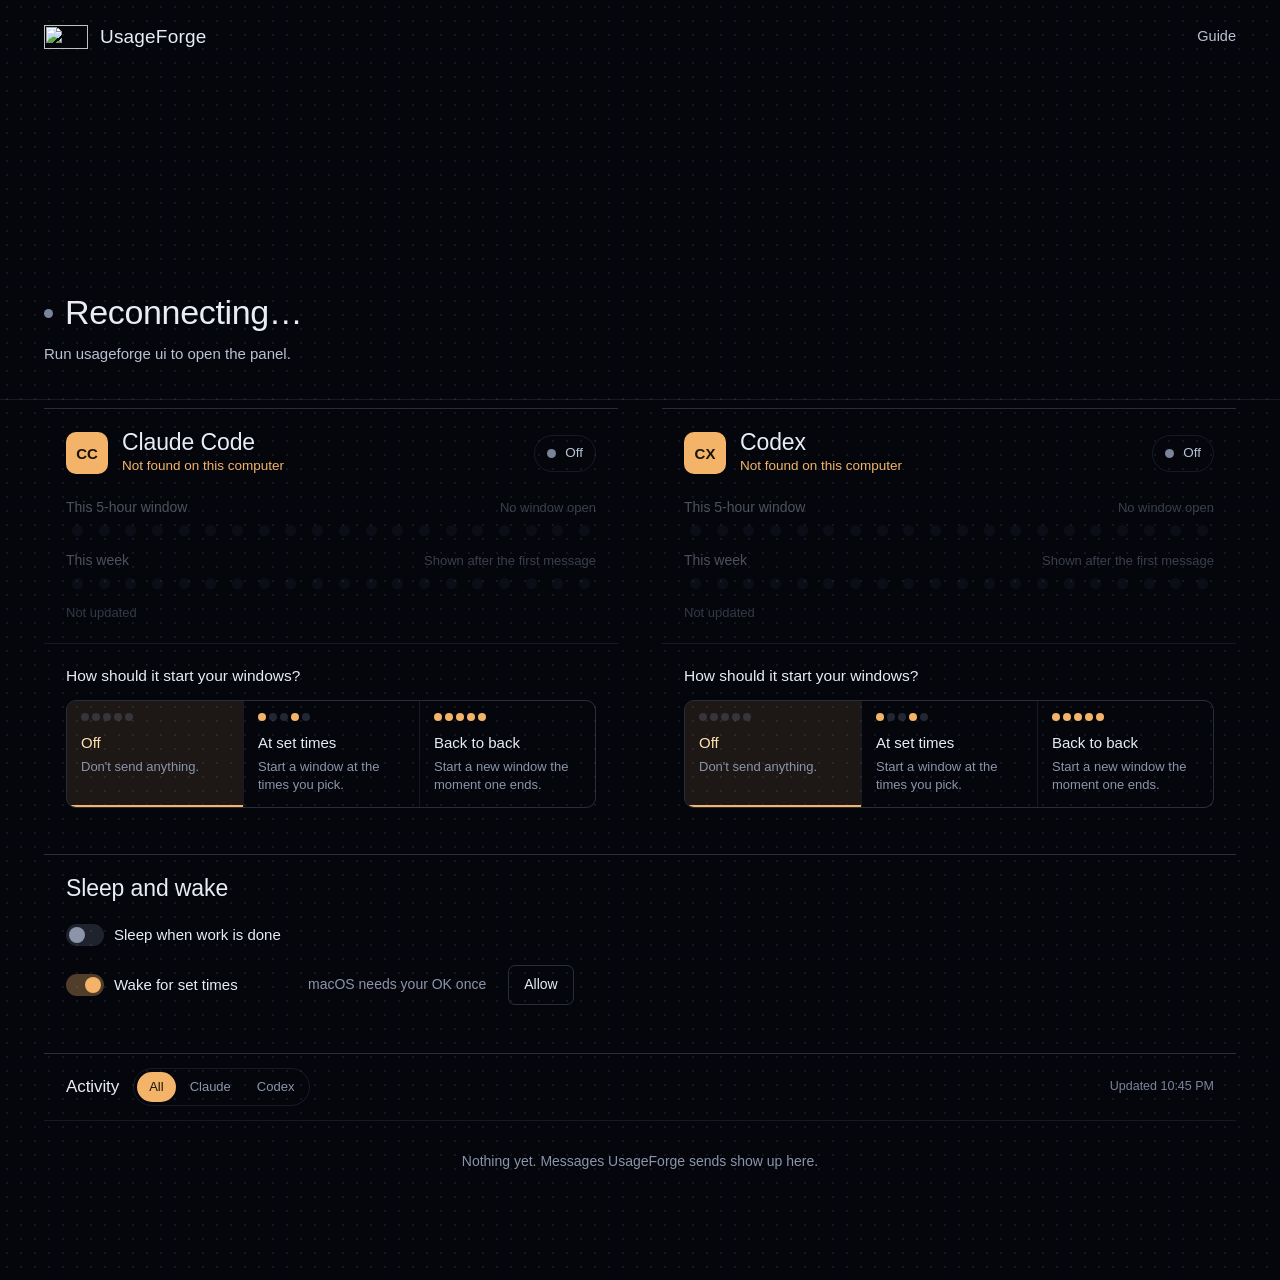
==== ui/index.html @ 4457f8cf "fix: the panel and the menu bar show the same next time and say when their numbers are old - status " ====
<!doctype html>
<html lang="en">
<head>
<meta charset="utf-8">
<meta name="viewport" content="width=device-width, initial-scale=1">
<meta name="uf-token" content="__UF_TOKEN__">
<meta name="color-scheme" content="dark">
<title>UsageForge</title>
<link rel="icon" href="/assets/usageforge-mark.svg" type="image/svg+xml">
<style>
@font-face { font-family: "Jost"; src: url("/assets/fonts/jost-var-latin.woff2") format("woff2"); font-weight: 300 700; font-display: swap; }

:root {
  /* Deep space, star dust, and the light of the disk. */
  --void: #04060c; --hull: #0b0f17; --hull-2: #10151f; --hull-3: #161c29;
  --ink: #e8ecf4; --ink-2: #b8c1d2; --muted: #8b95aa; --faint: #7a849a;
  --line: rgba(168, 186, 224, 0.11); --line-2: rgba(168, 186, 224, 0.22);
  --ember: #d27a5f; --gold: #f3b46a; --hot: #ffe2b0; --ring: #bcd7ff; --flare: #ff7a6b;
  --gold-ink: #1b1308;
  --sans: "Jost", -apple-system, BlinkMacSystemFont, "Segoe UI", Helvetica, Arial, sans-serif;
  --mono: ui-monospace, "SF Mono", SFMono-Regular, Menlo, Consolas, monospace;
  --ease: cubic-bezier(0.16, 1, 0.3, 1);
  --r: 10px; --r-sm: 7px;
  --gutter: max(clamp(16px, 4vw, 44px), calc((100% - 1320px) / 2));
}
*, *::before, *::after { box-sizing: border-box; }
html { background: var(--void); color-scheme: dark; scrollbar-color: var(--hull-3) var(--void); }
/* The sky's faint field of dots carries on down the page. */
body { margin: 0; min-height: 100vh; color: var(--ink); background: radial-gradient(circle, rgba(127, 141, 176, 0.13) 0.75px, transparent 1.25px) 0 0 / 14px 14px, var(--void); font: 400 15px/1.55 var(--sans); -webkit-font-smoothing: antialiased; }
h1, h2, h3 { margin: 0; font-weight: 500; line-height: 1.15; letter-spacing: -0.005em; text-wrap: balance; }
p { margin: 0; text-wrap: pretty; }
button, input, textarea { font: inherit; color: inherit; }
::selection { background: rgba(243, 180, 106, 0.32); color: var(--ink); }
:focus-visible { outline: 2px solid var(--ring); outline-offset: 3px; border-radius: 4px; }
::-webkit-scrollbar { width: 10px; height: 10px; } ::-webkit-scrollbar-thumb { background: var(--hull-3); border-radius: 10px; border: 2px solid var(--void); }
.num { font-family: var(--mono); font-variant-numeric: tabular-nums; }
svg.i { width: 14px; height: 14px; flex: none; stroke: currentColor; fill: none; stroke-width: 1.6; stroke-linecap: round; stroke-linejoin: round; }

/* ---------- The sky: the background check as a black hole ---------- */
.sky { position: relative; height: 400px; overflow: hidden; border-bottom: 1px solid var(--line); }
/* The author's black hole, a looping image: the browser plays it, nothing is computed here. */
.hole { position: absolute; top: 50%; right: max(0px, calc((100% - 1440px) / 2)); width: min(960px, 72%); height: auto; transform: translateY(-50%); display: block; user-select: none; pointer-events: none;
  -webkit-mask-image: radial-gradient(closest-side, #000 72%, transparent); mask-image: radial-gradient(closest-side, #000 72%, transparent); transition: opacity 0.4s; }
.hole.still { opacity: 0.55; }
.sky-top { position: relative; z-index: 1; display: flex; align-items: center; justify-content: space-between; gap: 16px; padding: 22px var(--gutter) 0; }
.brand { display: inline-flex; align-items: center; gap: 12px; color: var(--ink); text-decoration: none; font-size: 19px; font-weight: 500; letter-spacing: 0.01em; }
.brand img { width: 44px; height: 24px; image-rendering: pixelated; }
.link { display: inline-flex; align-items: center; gap: 5px; padding: 0; border: 0; background: none; cursor: pointer; color: var(--ink-2); font-size: 14.5px; text-decoration: none; }
.link:hover { color: var(--ink); }
.engine { position: absolute; z-index: 1; left: var(--gutter); bottom: 34px; max-width: min(520px, 46%); }
.engine-state { display: flex; align-items: center; gap: 12px; font-size: 34px; font-weight: 400; line-height: 1.1; letter-spacing: -0.01em; }
.engine-state small { color: var(--muted); font-size: 15px; letter-spacing: 0; }
.engine-next { margin-top: 10px; color: var(--ink-2); font-size: 15px; }
.engine-next b { color: var(--ink); font-weight: 500; }
.nw { white-space: nowrap; }
.dot { width: 9px; height: 9px; flex: none; border-radius: 50%; background: var(--faint); }
.on > .dot, .engine.on .dot { background: var(--gold); box-shadow: 0 0 0 4px rgba(243, 180, 106, 0.14); }

/* ---------- Layout ---------- */
main { padding: 8px var(--gutter) 72px; }
.panels { display: grid; grid-template-columns: repeat(2, minmax(0, 1fr)); gap: 0 44px; }
/* No cards: each part sits on the night ground, opened by a hairline. */
.panel { border-top: 1px solid var(--line-2); }
.sec { padding: 20px 22px; border-top: 1px solid var(--line); }
.q { margin-bottom: 12px; color: var(--ink); font-size: 15.5px; font-weight: 500; }
.q small { display: block; margin-top: 2px; color: var(--muted); font-size: 13.5px; font-weight: 400; }

/* Tool header */
.tool-head { display: flex; align-items: center; gap: 14px; padding: 20px 22px; }
.icon, .tile { width: 42px; height: 42px; flex: none; border-radius: 10px; }
.tile { display: grid; place-items: center; font-weight: 600; font-size: 15px; color: var(--gold-ink); background: var(--gold); }
.tool-head > div { flex: 1 1 auto; min-width: 0; }
.tool-head h2 { font-size: 23px; }
.tool-head .sub { margin-top: 1px; color: var(--muted); font-size: 13.5px; }
.tool-head .sub.warn { color: var(--gold); }
.state { margin-left: auto; display: inline-flex; align-items: center; gap: 9px; padding: 7px 12px; border: 1px solid var(--line); border-radius: 999px; color: var(--ink-2); font-size: 13.5px; white-space: nowrap; }

/* Meters: a row of dots that light up like the disk */
.meters { display: grid; gap: 14px; padding: 0 22px 20px; }
.meter { display: grid; grid-template-columns: 1fr auto; align-items: baseline; gap: 6px 12px; }
.meter .name { color: var(--ink-2); font-size: 14px; }
.meter .val { color: var(--muted); font-size: 13px; white-space: nowrap; }
.meter .val b { color: var(--ink); font-weight: 500; }
.dots { grid-column: 1 / -1; display: grid; grid-template-columns: repeat(20, 1fr); gap: 4px; }
.dots i { aspect-ratio: 1; max-height: 11px; justify-self: center; width: 100%; max-width: 11px; border-radius: 50%; background: rgba(168, 186, 224, 0.12); transition: background 0.25s; }
.dots i.on { background: var(--gold); }
.dots i.on:nth-child(n+8) { background: #f6c27c; } .dots i.on:nth-child(n+14) { background: var(--hot); }
.dots.high i.on { background: var(--ember); }
.dots.full i.on { background: var(--flare); }
.liveline { color: var(--faint); font-size: 13px; }
.liveline .on { color: var(--ring); }
/* The panel lost its server: the numbers are a snapshot, so they step back until it reconnects. */
body.stale .meter, body.stale .liveline { opacity: 0.4; }

/* Mode: three choices in one row */
.modes { display: grid; grid-template-columns: repeat(3, minmax(0, 1fr)); border: 1px solid var(--line-2); border-radius: var(--r); overflow: hidden; }
.mode { display: grid; align-content: start; gap: 4px; padding: 12px 14px; text-align: left; cursor: pointer; border: 0; border-left: 1px solid var(--line); background: transparent; transition: background 0.2s; }
.mode:first-child { border-left: 0; }
.mode:hover { background: rgba(168, 186, 224, 0.05); }
.mode:focus-visible { outline-offset: -3px; }
.mode .glyph { display: flex; gap: 3px; height: 8px; margin-bottom: 6px; }
.mode .glyph i { width: 8px; height: 8px; border-radius: 50%; background: rgba(168, 186, 224, 0.18); }
.mode .glyph i.a { background: var(--gold); }
.mode b { font-size: 15px; font-weight: 500; }
.mode span { color: var(--muted); font-size: 13px; line-height: 1.4; }
.mode[aria-checked="true"] { background: rgba(243, 180, 106, 0.1); box-shadow: inset 0 -2px 0 var(--gold); }
.mode[aria-checked="true"] b { color: var(--hot); }

/* The day: one bar for 24 hours, on a field of dots. Windows are blocks you add, drag and remove. */
.day { position: relative; margin-top: 4px; user-select: none; -webkit-user-select: none; }
.zones { display: grid; grid-template-columns: repeat(4, 1fr); margin-bottom: 6px; color: var(--faint); font-size: 11px; font-weight: 500; letter-spacing: 0.14em; text-transform: uppercase; }
.zones span { padding-left: 6px; border-left: 1px solid var(--line); }
.bar {
  position: relative; height: 76px; cursor: pointer; border-radius: var(--r-sm); overflow: hidden;
  background:
    radial-gradient(circle, rgba(168, 186, 224, 0.2) 1px, transparent 1.5px) 0 0 / calc(100% / 48) 12px,
    linear-gradient(90deg, rgba(0, 0, 0, 0.35) 0 25%, transparent 25% 87.5%, rgba(0, 0, 0, 0.25) 87.5%),
    var(--void);
  box-shadow: inset 0 0 0 1px var(--line-2);
}
.bar.ro, .bar.ro .band { cursor: default; }
.bar.ro .band { padding-right: 8px; }   /* no × to make room for */
.bar.watch { background: radial-gradient(circle, rgba(168, 186, 224, 0.2) 1px, transparent 1.5px) 0 0 / calc(100% / 48) 12px, var(--void); }
.bar:not(.ro):hover { box-shadow: inset 0 0 0 1px rgba(188, 215, 255, 0.45); }
.ghosthour { position: absolute; top: 0; bottom: 0; width: calc(100% / 24); background: rgba(188, 215, 255, 0.1); pointer-events: none; opacity: 0; transition: opacity 0.15s; }
.bar:not(.ro):hover .ghosthour { opacity: 1; }
.band {
  position: absolute; top: 9px; bottom: 9px; display: flex; flex-direction: column; justify-content: center; gap: 4px;
  padding: 0 26px 0 11px; overflow: hidden; white-space: nowrap; cursor: grab; touch-action: none; border-radius: 6px;
  color: var(--gold-ink); background: linear-gradient(90deg, var(--hot), var(--gold) 45%, rgba(210, 122, 95, 0.85));
}
.band b, .band span { overflow: hidden; text-overflow: ellipsis; }
.band b { font: 600 13.5px/1 var(--mono); }
.band b.short { display: none; }
.band span { font: 500 11.5px/1 var(--mono); opacity: 0.72; }
.band.dragging { cursor: grabbing; opacity: 0.88; outline: 2px solid var(--ring); }
.band.bad { background: rgba(255, 122, 107, 0.6); }
.band.ghost { padding-right: 8px; color: var(--hot); background: rgba(243, 180, 106, 0.14); box-shadow: inset 0 0 0 1px rgba(243, 180, 106, 0.3); cursor: default; }
.band .x { position: absolute; top: 5px; right: 5px; display: grid; place-items: center; width: 18px; height: 18px; border: 0; padding: 0; border-radius: 50%; cursor: pointer; color: var(--gold-ink); background: rgba(27, 19, 8, 0.14); }
.band .x:hover { background: rgba(27, 19, 8, 0.32); }
.band .x svg { width: 10px; height: 10px; stroke-width: 2; }
.nowline { position: absolute; top: 0; bottom: 0; width: 2px; margin-left: -1px; background: var(--ring); pointer-events: none; }
.nowline span { position: absolute; bottom: 4px; left: 6px; padding: 2px 6px; border-radius: 4px; font: 600 10.5px/1 var(--sans); letter-spacing: 0.06em; color: var(--void); background: var(--ring); }
.empty-bar { position: absolute; inset: 0; display: grid; place-items: center; color: var(--ink-2); font-size: 14px; pointer-events: none; }
.ticks { position: relative; height: 14px; margin-top: 8px; color: var(--faint); font: 500 11px/1 var(--mono); }
.ticks span { position: absolute; transform: translateX(-50%); white-space: nowrap; }
.ticks span:first-child { transform: none; } .ticks span:last-child { transform: translateX(-100%); }

/* Repeat days: a dropdown, closed until you need it */
.repeat { position: relative; }
.repeat summary { display: inline-flex; align-items: center; gap: 7px; padding: 7px 12px; border: 1px solid var(--line-2); border-radius: 999px; cursor: pointer; list-style: none; color: var(--muted); font-size: 13.5px; }
.repeat summary::-webkit-details-marker { display: none; }
.repeat summary b { color: var(--ink); font-weight: 500; }
.repeat summary:hover { border-color: rgba(168, 186, 224, 0.36); }
.repeat[open] summary svg { transform: rotate(180deg); }
.repeat-menu { position: absolute; z-index: 30; top: calc(100% + 8px); left: 0; display: grid; gap: 10px; padding: 12px; border: 1px solid var(--line-2); border-radius: var(--r); background: var(--hull-2); box-shadow: 0 18px 40px -18px #000; }
.days { display: flex; gap: 5px; }
.days button { width: 32px; height: 32px; padding: 0; border: 1px solid var(--line-2); border-radius: 50%; cursor: pointer; color: var(--muted); background: transparent; font-size: 12.5px; font-weight: 500; transition: background 0.2s, color 0.2s, border-color 0.2s; }
.days button[aria-pressed="true"] { color: var(--gold-ink); border-color: var(--gold); background: var(--gold); }
.presets { display: flex; gap: 2px; }
.presets button { padding: 6px 9px; border: 0; border-radius: 6px; cursor: pointer; color: var(--muted); background: none; font-size: 13px; }
.presets button:hover { color: var(--ink); background: rgba(168, 186, 224, 0.06); }
.extra { display: flex; flex-wrap: wrap; align-items: center; gap: 10px 18px; margin-top: 16px; }
.exact { display: inline-flex; align-items: center; gap: 6px; border: 0; padding: 0; background: none; cursor: pointer; color: var(--ring); font-size: 13.5px; }
.exact:hover { color: var(--ink); }
.adder { display: inline-flex; gap: 8px; vertical-align: middle; }

input[type="time"], input[type="text"], textarea { padding: 8px 11px; border: 1px solid var(--line-2); border-radius: var(--r-sm); background: var(--void); color: var(--ink); caret-color: var(--gold); transition: border-color 0.2s; }
input[type="time"] { font-family: var(--mono); font-variant-numeric: tabular-nums; color-scheme: dark; }
input:hover, textarea:hover { border-color: rgba(168, 186, 224, 0.34); }
input:focus-visible, textarea:focus-visible { outline: 0; border-color: var(--ring); box-shadow: 0 0 0 3px rgba(188, 215, 255, 0.16); }
input.bad { border-color: var(--flare); }
input:disabled { opacity: 0.5; }
textarea { width: 100%; min-height: 64px; resize: vertical; line-height: 1.5; }
input::placeholder, textarea::placeholder { color: var(--faint); }

/* Message and model */

/* Buttons */
.btn { display: inline-flex; align-items: center; justify-content: center; gap: 8px; min-height: 36px; padding: 8px 15px; border: 1px solid transparent; border-radius: var(--r-sm); cursor: pointer; font-size: 14px; font-weight: 500; color: var(--gold-ink); background: var(--gold); transition: background 0.2s, border-color 0.2s, transform 0.15s var(--ease); white-space: nowrap; }
.btn:hover { background: #ffc887; }
.btn:active { transform: translateY(1px); }
.btn:disabled { cursor: not-allowed; opacity: 0.45; }
.btn.ghost { color: var(--ink); background: transparent; border-color: var(--line-2); }
.btn.ghost:hover { background: rgba(168, 186, 224, 0.06); border-color: rgba(168, 186, 224, 0.36); }

/* Health banner: what `usageforge doctor` says needs fixing */
.health { display: grid; gap: 6px; margin-bottom: 18px; padding: 14px 18px; border: 1px solid rgba(255, 122, 107, 0.45); border-radius: var(--r); background: rgba(255, 122, 107, 0.07); }
.health b { font-weight: 500; }
.health ul { margin: 0; padding: 0; }
.health li { margin-left: 18px; color: var(--ink-2); font-size: 14px; }

/* Switch */
.switch { display: inline-flex; align-items: center; gap: 10px; cursor: pointer; color: var(--ink-2); font-size: 14px; }
.switch input { position: absolute; opacity: 0; width: 1px; height: 1px; }
.switch i { position: relative; width: 38px; height: 22px; flex: none; border-radius: 999px; background: rgba(168, 186, 224, 0.16); transition: background 0.2s; }
.switch i::after { content: ""; position: absolute; top: 3px; left: 3px; width: 16px; height: 16px; border-radius: 50%; background: var(--muted); transition: transform 0.2s var(--ease), background 0.2s; }
.switch input:checked + i { background: rgba(243, 180, 106, 0.32); }
.switch input:checked + i::after { transform: translateX(16px); background: var(--gold); }
.switch input:focus-visible + i { outline: 2px solid var(--ring); outline-offset: 3px; }

/* Sleep and wake */
.night { margin-top: 26px; padding: 20px 22px 22px; }
.night h2 { margin-bottom: 14px; font-size: 23px; }
.nrow { display: flex; flex-wrap: wrap; align-items: center; gap: 10px 22px; min-height: 40px; }
.nrow + .nrow { margin-top: 10px; }
.nrow .switch { min-width: 220px; color: var(--ink); font-size: 15px; }
.nrow .note { color: var(--muted); font-size: 14px; }
.nrow .note b { color: var(--ink-2); font-weight: 500; }
.hours { display: inline-flex; align-items: center; gap: 10px; color: var(--muted); font-size: 14px; }

/* Activity */
.activity { margin-top: 26px; }
.activity .head2 { display: flex; flex-wrap: wrap; align-items: center; gap: 14px; padding: 14px 22px; border-bottom: 1px solid var(--line); }
.activity h3 { font-size: 17px; }
.synced { margin-left: auto; color: var(--faint); font-size: 12.5px; }
.filter { display: flex; gap: 2px; padding: 3px; border: 1px solid var(--line); border-radius: 999px; }
.filter button { padding: 5px 12px; border: 0; border-radius: 999px; cursor: pointer; color: var(--muted); background: none; font-size: 13px; }
.filter button[aria-pressed="true"] { color: var(--gold-ink); background: var(--gold); }
.loglines { padding: 12px 22px 18px; max-height: 300px; overflow: auto; font: 12.5px/1.8 var(--mono); color: var(--ink-2); }
.loglines div { white-space: pre-wrap; overflow-wrap: anywhere; }
.loglines .t { color: var(--faint); }
.loglines .bad { color: var(--flare); }
.loglines .ok { color: var(--gold); }
.empty { padding: 18px 0; color: var(--muted); font: 400 14px/1.5 var(--sans); text-align: center; }

.toasts { position: fixed; right: 20px; bottom: 20px; z-index: 50; display: grid; gap: 8px; }
.toast { padding: 10px 14px; border: 1px solid var(--line-2); border-radius: var(--r-sm); background: var(--hull-3); color: var(--ink); font-size: 14px; box-shadow: 0 18px 40px -18px #000; animation: rise 0.3s var(--ease); }
.toast.bad { border-color: rgba(255, 122, 107, 0.6); }
@keyframes rise { from { opacity: 0; transform: translateY(10px); } }

/* Guide: a short tour the first time the panel opens, and from "Guide". The page stays usable underneath. */
.guide-dim { position: fixed; inset: 0; z-index: 60; pointer-events: none; }
.guide-dim.full { background: rgba(3, 4, 8, 0.74); pointer-events: auto; }
.guide-spot { position: fixed; z-index: 60; pointer-events: none; border-radius: 12px; box-shadow: 0 0 0 200vmax rgba(3, 4, 8, 0.72), inset 0 0 0 2px var(--ring); }
.guide-card { position: fixed; z-index: 61; width: min(380px, calc(100vw - 32px)); overflow: hidden; border: 1px solid var(--line-2); border-radius: 12px; background: var(--hull-2); box-shadow: 0 30px 60px -24px #000; animation: rise 0.3s var(--ease); }
.guide-card.wide { width: min(560px, calc(100vw - 32px)); }
.guide-card .art { display: block; width: 100%; height: auto; background: var(--void); }
.guide-card .body { padding: 20px 22px; }
.guide-card h3 { margin-bottom: 8px; font-size: 24px; }
.guide-card p.text { color: var(--ink-2); font-size: 14.5px; }
.guide-card p.text b { color: var(--ink); font-weight: 500; }
.guide-card .nav { display: flex; align-items: center; gap: 8px; margin-top: 18px; }
.guide-card .pips { display: flex; gap: 5px; margin-right: auto; }
.guide-card .pips i { width: 7px; height: 7px; border-radius: 50%; background: rgba(168, 186, 224, 0.2); }
.guide-card .pips i.on { background: var(--gold); }
.guide-card .skip { padding: 8px; border: 0; background: none; cursor: pointer; color: var(--muted); font-size: 14px; }
.guide-card .skip:hover { color: var(--ink); }

.hidden { display: none !important; }

@media (max-width: 1080px) { .panels { grid-template-columns: 1fr; } }
@media (max-width: 640px) {
  .sky { height: auto; }
  .hole { position: relative; top: auto; right: auto; width: 100%; transform: none; margin-top: 40px; }
  .sky-top { position: absolute; inset: 0 0 auto; padding-top: 16px; }
  .engine { position: relative; left: auto; bottom: auto; max-width: none; padding: 4px var(--gutter) 22px; }
  .tool-head { flex-wrap: wrap; } .tool-head > div { flex-basis: calc(100% - 56px); } .state { margin-left: 56px; }
  .band b.long { display: none; } .band b.short { display: block; } .bar.ro .band { padding: 0 4px 0 6px; } .band b.short { font-size: 11.5px; }
  .engine-state { font-size: 28px; }
  .sec, .tool-head, .night-head, .night-body { padding-left: 16px; padding-right: 16px; }
  .meters { padding: 0 16px 18px; }
  .modes { grid-template-columns: 1fr; } .mode { border-left: 0; border-top: 1px solid var(--line); } .mode:first-child { border-top: 0; }
  .band { padding: 0 22px 0 6px; } .band span { display: none; } .band b { font-size: 12px; }
  .ticks span:nth-child(even) { display: none; }
  .zones { letter-spacing: 0.02em; }
  .synced { margin-left: 0; }
}
@media (prefers-reduced-motion: reduce) { *, *::before, *::after { animation: none !important; transition: none !important; } }
</style>
</head>
<body>
<svg width="0" height="0" style="position:absolute" aria-hidden="true">
  <symbol id="i-x" viewBox="0 0 16 16"><path d="M4 4l8 8M12 4l-8 8"/></symbol>
  <symbol id="i-down" viewBox="0 0 16 16"><path d="M4 6l4 4 4-4"/></symbol>
  <symbol id="i-plus" viewBox="0 0 16 16"><path d="M8 3v10M3 8h10"/></symbol>
</svg>

<header class="sky" id="sky">
  <img class="hole" id="hole" src="/assets/black-hole.gif" alt="" width="1600" height="896" decoding="async">
  <div class="sky-top">
    <a class="brand" href="/"><img src="/assets/usageforge-mark.svg" width="44" height="24" alt="">UsageForge</a>
    <button type="button" class="link" id="guide-btn">Guide</button>
  </div>
  <div class="engine" id="engine" role="status">
    <p class="engine-state"><span class="dot"></span><span class="engine-text">Connecting…</span></p>
    <p class="engine-next" id="engine-next"></p>
  </div>
</header>

<main>
  <div class="health hidden" id="health" role="alert"></div>
  <div class="panels" id="panels"></div>

  <section class="night panel" id="night" aria-labelledby="night-title">
    <h2 id="night-title">Sleep and wake</h2>
    <div class="nrow">
      <label class="switch"><input type="checkbox" id="sleep-on"><i></i>Sleep when work is done</label>
      <span class="hours" id="sleep-hours"><input type="time" id="night-from" value="23:30" aria-label="Sleep from">to<input type="time" id="night-to" value="08:00" aria-label="Sleep until"></span>
    </div>
    <div class="nrow">
      <label class="switch"><input type="checkbox" id="wake-on"><i></i>Wake for set times</label>
      <span class="note" id="wake-note"></span>
      <button type="button" class="btn ghost hidden" id="allow-btn">Allow</button>
    </div>
  </section>

  <section class="activity panel" aria-labelledby="act-title">
    <div class="head2">
      <h3 id="act-title">Activity</h3>
      <div class="filter" id="logfilter" role="group" aria-label="Filter activity">
        <button type="button" data-v="all" aria-pressed="true">All</button>
        <button type="button" data-v="claude" aria-pressed="false">Claude</button>
        <button type="button" data-v="codex" aria-pressed="false">Codex</button>
      </div>
      <span class="synced" id="synced"></span>
    </div>
    <div class="loglines" id="log"></div>
  </section>
</main>
<div class="toasts" id="toasts" aria-live="polite"></div>

<template id="tool-tpl">
  <article class="tool panel">
    <header class="tool-head">
      <span class="tile"></span>
      <div><h2 class="name"></h2><p class="sub"></p></div>
      <p class="state"><span class="dot"></span><span class="state-text"></span></p>
    </header>

    <div class="meters">
      <div class="meter"><span class="name">This 5-hour window</span><span class="val five-val"></span><div class="dots five"></div></div>
      <div class="meter"><span class="name">This week</span><span class="val week-val"></span><div class="dots week"></div></div>
      <p class="liveline"><span class="live-text"></span></p>
    </div>

    <div class="sec">
      <p class="q">How should it start your windows?</p>
      <div class="modes" role="radiogroup">
        <button type="button" class="mode" role="radio" data-v="off"><span class="glyph"><i></i><i></i><i></i><i></i><i></i></span><b>Off</b><span>Don't send anything.</span></button>
        <button type="button" class="mode" role="radio" data-v="schedule"><span class="glyph"><i class="a"></i><i></i><i></i><i class="a"></i><i></i></span><b>At set times</b><span>Start a window at the times you pick.</span></button>
        <button type="button" class="mode" role="radio" data-v="watch"><span class="glyph"><i class="a"></i><i class="a"></i><i class="a"></i><i class="a"></i><i class="a"></i></span><b>Back to back</b><span>Start a new window the moment one ends.</span></button>
      </div>
    </div>

    <div class="sec plan">
      <p class="q plan-q"></p>
      <div class="day">
        <div class="zones"><span>Night</span><span>Morning</span><span>Afternoon</span><span>Evening</span></div>
        <div class="bar"></div>
        <div class="ticks"></div>
      </div>
      <div class="when">
        <div class="extra">
          <details class="repeat">
            <summary>Repeat <b class="repeat-val"></b><svg class="i"><use href="#i-down"/></svg></summary>
            <div class="repeat-menu">
              <div class="days" role="group" aria-label="Days"></div>
              <div class="presets">
                <button type="button" data-p="0,1,2,3,4,5,6">Every day</button>
                <button type="button" data-p="1,2,3,4,5">Weekdays</button>
                <button type="button" data-p="0,6">Weekends</button>
              </div>
            </div>
          </details>
          <button type="button" class="exact"><svg class="i"><use href="#i-plus"/></svg>Add an exact time</button>
          <span class="adder hidden">
            <input type="time" class="new-time" value="06:00" aria-label="Time to add">
            <button type="button" class="btn ghost add-time">Add</button>
          </span>
        </div>
      </div>
    </div>
  </article>
</template>

<script>
"use strict";
const TOKEN = document.querySelector('meta[name="uf-token"]').content;
const TOOLS = {
  claude: { name: "Claude Code", tile: "CC", placeholder: "haiku (default)" },
  codex: { name: "Codex", tile: "CX", placeholder: "Codex default" },
};
const DAYS = [[1, "M"], [2, "T"], [3, "W"], [4, "T"], [5, "F"], [6, "S"], [0, "S"]];
const DAY_NAMES = ["Sundays", "Mondays", "Tuesdays", "Wednesdays", "Thursdays", "Fridays", "Saturdays"];
const DEFAULT = { mode: "off", times: ["06:00"], days: [0, 1, 2, 3, 4, 5, 6], prompt: "", model: "" };
const NIGHT = { sleep: false, wake: true, from: "23:30", to: "08:00" };
const WINDOW = 5 * 60; // minutes
const STILL = matchMedia("(prefers-reduced-motion: reduce)");

let state = null;
let config = { claude: { ...DEFAULT }, codex: { ...DEFAULT }, night: { ...NIGHT } };
let saveTimer = 0;
let logFilter = "all";
const els = {};
const icon = (id) => `<svg class="i"><use href="#i-${id}"/></svg>`;

// ---------- API ----------
async function api(path, body) {
  const res = await fetch(path, {
    method: body ? "POST" : "GET",
    headers: { "X-UF-Token": TOKEN, "Content-Type": "application/json" },
    body: body ? JSON.stringify(body) : undefined,
  });
  const data = await res.json().catch(() => ({}));
  if (!res.ok) throw new Error(data.error || `Request failed (${res.status})`);
  return data;
}

function toast(text, bad = false) {
  const t = document.createElement("div");
  t.className = "toast" + (bad ? " bad" : "");
  t.textContent = text;
  document.getElementById("toasts").append(t);
  setTimeout(() => t.remove(), 2600);
}

// ---------- Time helpers (shown in the viewer's own 12h/24h format) ----------
const pad = (n) => String(n).padStart(2, "0");
const mins = (t) => { const [h, m] = t.split(":").map(Number); return h * 60 + m; };
const hhmm = (m) => `${pad(Math.floor(((m % 1440) + 1440) % 1440 / 60))}:${pad(((m % 60) + 60) % 60)}`;
const clock = (m) => new Date(2000, 0, 1, 0, ((m % 1440) + 1440) % 1440).toLocaleTimeString([], { hour: "numeric", minute: "2-digit" });
const clockTs = (ts) => new Date(ts * 1000).toLocaleTimeString([], { hour: "numeric", minute: "2-digit" });
const when = (ts) => {
  const d = new Date(ts * 1000);
  return d.toDateString() === new Date().toDateString() ? clockTs(ts) : `${d.toLocaleDateString([], { weekday: "short" })} ${clockTs(ts)}`;
};
// A compact time ("6a", "11:12p") for blocks too narrow for "11:12 PM" at phone width.
const shortClock = (m) => { m = ((m % 1440) + 1440) % 1440; const h = Math.floor(m / 60), r = m % 60; return `${h % 12 || 12}${r ? ":" + pad(r) : ""}${h < 12 ? "a" : "p"}`; };
const nowMins = () => { const d = new Date(); return d.getHours() * 60 + d.getMinutes(); };

function dotRow(el, pct) {
  const on = pct == null ? 0 : Math.round(Math.min(100, Math.max(0, pct)) / 5);
  el.innerHTML = "";
  for (let i = 0; i < 20; i++) { const c = document.createElement("i"); if (i < on) c.className = "on"; el.append(c); }
  el.classList.toggle("high", pct >= 75 && pct < 100);
  el.classList.toggle("full", pct >= 100);
}

function daysText(days) {
  const s = [...days].sort().join(",");
  if (s === "0,1,2,3,4,5,6") return "every day";
  if (s === "1,2,3,4,5") return "on weekdays";
  if (s === "0,6") return "on weekends";
  return "on " + days.slice().sort((a, b) => ((a + 6) % 7) - ((b + 6) % 7)).map((d) => DAY_NAMES[d]).join(", ");
}

// ---------- The 24-hour bar ----------
const wrap = (m) => ((m % 1440) + 1440) % 1440;
// The time in `times` (other than `skip`) whose window overlaps one starting at minute m, if any.
function clash(times, m, skip) {
  return times.find((t) => t !== skip && (wrap(m - mins(t)) < WINDOW || wrap(mins(t) - m) < WINDOW));
}

// items: [{start, len, title, sub, ghost, t}]. origin: minute of day at the left edge
// (midnight for set times, "now" for back to back).
function drawDay(node, items, { origin = 0, editable = false } = {}) {
  const bar = node.querySelector(".bar");
  bar.innerHTML = "";
  bar.classList.toggle("ro", !editable);
  bar.classList.toggle("watch", origin !== 0);
  node.querySelector(".zones").classList.toggle("hidden", origin !== 0);
  const left = (m) => `${(wrap(m - origin) / 1440) * 100}%`;
  for (const it of items) {
    const start = wrap(it.start - origin);
    // A window that runs past the right edge continues at the left (midnight) or is cut (next 24 hours).
    const pieces = start + it.len > 1440 ? (origin ? [[start, 1440]] : [[start, 1440], [0, start + it.len - 1440]]) : [[start, start + it.len]];
    for (const [a, b] of pieces) {
      const band = document.createElement("div");
      band.className = "band" + (it.ghost ? " ghost" : "");
      band.style.left = `${(a / 1440) * 100}%`; band.style.width = `${((b - a) / 1440) * 100}%`;
      if (it.t) band.dataset.t = it.t;
      // A sliver too narrow for its label (or a window cut off by the edge) keeps it as a tooltip.
      if (a === start && ((it.len < 100 && it.ghost) || b - a < it.len / 2)) band.title = it.title;
      else if (a === start) {
        const t = document.createElement("b"); t.textContent = it.title; t.className = "long"; band.title ||= it.title;
        // At phone width a block is too narrow for "11:00 AM", so it shows "11a".
        const short = document.createElement("b"); short.className = "short"; short.textContent = it.short ?? it.title;
        const sub = document.createElement("span"); sub.textContent = it.sub || "";
        band.append(t, short, sub);
        if (editable) {
          const x = document.createElement("button"); x.type = "button"; x.className = "x"; x.innerHTML = icon("x");
          x.setAttribute("aria-label", `Remove ${it.title}`); band.append(x);
          band.title = `${it.title}: drag to move`;
        }
      }
      bar.append(band);
    }
  }
  if (!items.length && editable) {
    const e = document.createElement("div"); e.className = "empty-bar"; e.textContent = "Click the hour you want your first window to start"; bar.append(e);
  }
  if (!origin) {
    const now = document.createElement("div"); now.className = "nowline"; now.style.left = left(nowMins());
    const tag = document.createElement("span"); tag.textContent = "now"; now.append(tag); bar.append(now);
  }
  if (editable) { const g = document.createElement("div"); g.className = "ghosthour"; bar.append(g); }
  const ticks = node.querySelector(".ticks");
  ticks.innerHTML = "";
  // Midnight-based days get a tick every 3 hours; "next 24 hours" ticks fall on odd minutes, so space them out.
  for (let k = 0; k <= 1440; k += origin ? 360 : 180) {
    const span = document.createElement("span");
    span.style.left = `${(k / 1440) * 100}%`;
    span.textContent = origin && k === 0 ? "Now" : clock(origin + k).replace(":00", "");
    ticks.append(span);
  }
}

// ---------- Rendering ----------
function build() {
  const tpl = document.getElementById("tool-tpl");
  for (const tool of Object.keys(TOOLS)) {
    const node = tpl.content.firstElementChild.cloneNode(true);
    node.dataset.tool = tool;
    const q = (s) => node.querySelector(s);

    // The tool's own app icon when available, letters otherwise.
    const img = new Image(); img.className = "icon"; img.alt = ""; img.src = `/icons/${tool}.png`;
    img.onload = () => q(".tile").replaceWith(img);
    q(".tile").textContent = TOOLS[tool].tile;
    q(".name").textContent = TOOLS[tool].name;
    q(".modes").setAttribute("aria-label", `${TOOLS[tool].name}: how to start windows`);
    for (const [v, label] of DAYS) {
      const b = document.createElement("button");
      b.type = "button"; b.dataset.v = v; b.textContent = label;
      b.setAttribute("aria-label", DAY_NAMES[v].slice(0, -1));
      q(".days").append(b);
    }

    q(".modes").addEventListener("click", (e) => {
      const b = e.target.closest(".mode"); if (!b) return;
      config[tool].mode = b.dataset.v; renderTool(tool); save();
    });
    const addTime = (t) => {
      const c = config[tool];
      if (c.times.includes(t)) return toast(`${clock(mins(t))} is already set`);
      const hit = clash(c.times, mins(t));
      if (hit) return toast(`${clock(mins(t))} is inside your ${clock(mins(hit))} window. Try ${clock(mins(hit) + WINDOW)} or later.`, true);
      if (c.times.length >= 12) return toast("Up to 12 times", true);
      c.times = [...c.times, t].sort((a, b) => mins(a) - mins(b));
      renderTool(tool); save();
    };
    q(".exact").addEventListener("click", () => { q(".adder").classList.toggle("hidden"); q(".new-time").focus(); });
    q(".new-time").addEventListener("keydown", (e) => { if (e.key === "Enter") q(".add-time").click(); });
    q(".add-time").addEventListener("click", () => {
      const t = q(".new-time").value;
      if (!/^\d\d:\d\d$/.test(t)) return toast("Pick a time first", true);
      addTime(t);
    });

    // The bar is the editor: click an empty hour to add, drag a window to move it, × to remove.
    const bar = q(".bar");
    const hourAt = (x) => { const r = bar.getBoundingClientRect(); return Math.max(0, Math.min(23, Math.floor(((x - r.left) / r.width) * 24))); };
    let drag = null;
    bar.addEventListener("pointermove", (e) => {
      const g = bar.querySelector(".ghosthour");
      if (g && !drag) g.style.left = `${(hourAt(e.clientX) / 24) * 100}%`;
      if (!drag) return;
      const r = bar.getBoundingClientRect();
      const delta = Math.round((((e.clientX - drag.x) / r.width) * 1440) / 15) * 15;
      drag.to = wrap(mins(drag.t) + delta);
      drag.moved = drag.moved || Math.abs(e.clientX - drag.x) > 4;
      const bad = !!clash(config[tool].times, drag.to, drag.t);
      for (const b of drag.bands) {
        b.classList.add("dragging"); b.classList.toggle("bad", bad);
        b.style.transform = `translateX(${(delta / 1440) * r.width}px)`;
      }
      const label = drag.bands[0].querySelector("b"); if (label) label.textContent = clock(drag.to);
    });
    bar.addEventListener("pointerdown", (e) => {
      const band = e.target.closest(".band[data-t]");
      if (!band || e.target.closest(".x") || config[tool].mode !== "schedule") return;
      drag = { t: band.dataset.t, x: e.clientX, to: mins(band.dataset.t), moved: false, bands: [...bar.querySelectorAll(`.band[data-t="${band.dataset.t}"]`)] };
      bar.setPointerCapture(e.pointerId);
    });
    const endDrag = () => {
      if (!drag) return;
      const d = drag; drag = null;
      if (!d.moved) return renderTool(tool);
      // The click that follows belongs to this drag, not to "add a time". It may never come (the bar is redrawn).
      bar.dataset.justDragged = "1"; setTimeout(() => delete bar.dataset.justDragged);
      const c = config[tool];
      const hit = clash(c.times, d.to, d.t);
      const to = hhmm(d.to);
      if (hit) { toast(`That overlaps your ${clock(mins(hit))} window`, true); return renderTool(tool); }
      if (to === d.t) return renderTool(tool);
      c.times = c.times.map((t) => (t === d.t ? to : t)).sort((a, b) => mins(a) - mins(b));
      renderTool(tool); save();
    };
    bar.addEventListener("pointerup", endDrag);
    bar.addEventListener("pointercancel", endDrag);
    bar.addEventListener("click", (e) => {
      if (bar.dataset.justDragged) { delete bar.dataset.justDragged; return; }
      if (config[tool].mode !== "schedule") return;
      const x = e.target.closest(".x");
      if (x) {
        const t = x.closest(".band").dataset.t;
        config[tool].times = config[tool].times.filter((v) => v !== t);
        return renderTool(tool), save();
      }
      if (e.target.closest(".band")) return;
      addTime(`${pad(hourAt(e.clientX))}:00`);
    });
    q(".days").addEventListener("click", (e) => {
      const b = e.target.closest("button"); if (!b) return;
      const v = Number(b.dataset.v), c = config[tool];
      if (c.days.includes(v) && c.days.length === 1) return toast("Keep at least one day", true);
      c.days = c.days.includes(v) ? c.days.filter((d) => d !== v) : [...c.days, v];
      renderTool(tool); save();
    });
    q(".presets").addEventListener("click", (e) => {
      const b = e.target.closest("button"); if (!b) return;
      config[tool].days = b.dataset.p.split(",").map(Number); q(".repeat").open = false; renderTool(tool); save();
    });
    // The days menu closes when you pick a preset; clicks outside close it too (see below).
    document.getElementById("panels").append(node);
    els[tool] = node;
  }
}

// When this tool sends next, if it will: epoch seconds or null. The CLI works it out (a set time
// inside an open window waits for it to end), so the panel and the menu bar always agree.
function nextFor(tool) {
  const s = state?.tools?.[tool] || {};
  return s.installed && config[tool].mode !== "off" && s.next ? s.next : null;
}

function renderTool(tool) {
  const node = els[tool], q = (s) => node.querySelector(s);
  const c = config[tool], s = state?.tools?.[tool] || {};
  const now = state?.now || Date.now() / 1000;
  const open = s.reset > now;

  q(".sub").textContent = s.installed ? "Ready" : `Not found on this computer`;
  q(".sub").classList.toggle("warn", !s.installed);

  let text = "Off";
  const n = nextFor(tool);
  if (c.mode !== "off") text = !n ? "No times set" : n - now < 300 ? "Starting soon" : `Next ${when(n)}`;
  if (s.backoff > now && !open) text = `Retrying ${when(s.backoff)}`;
  q(".state-text").textContent = text;
  q(".state").classList.toggle("on", c.mode !== "off");

  dotRow(q(".five"), open ? s.five_hour : 0);
  q(".five-val").innerHTML = "";
  if (open) {
    const b = document.createElement("b"); b.textContent = s.five_hour != null ? `${Math.round(s.five_hour)}%` : "";
    q(".five-val").append(b, `${s.five_hour != null ? " used · " : ""}resets ${when(s.reset)}`);
  } else q(".five-val").append("No window open");
  dotRow(q(".week"), s.weekly);
  q(".week-val").innerHTML = "";
  if (s.weekly != null) {
    const b = document.createElement("b"); b.textContent = `${Math.round(s.weekly)}%`;
    q(".week-val").append(b, ` used${s.weekly_reset ? " · resets " + when(s.weekly_reset) : ""}`);
  } else q(".week-val").append("Shown after the first message");

  // Where the numbers come from, and how fresh they are.
  const live = q(".live-text"); live.innerHTML = "";
  const ago = s.updated ? Math.max(0, Math.round((now - s.updated) / 60)) : null;
  const dot = document.createElement("span"); dot.className = "on"; dot.textContent = "Live";
  const from = tool === "codex" ? (s.updated ? " · from Codex" : " · from Codex's own logs") : " · from Claude Code's /usage";
  live.append(dot, from + (ago == null ? "" : `, ${ago < 1 ? "just now" : ago + " min ago"}`));

  for (const b of q(".modes").children) b.setAttribute("aria-checked", String(b.dataset.v === c.mode));

  // The plan: what the day looks like in this mode.
  q(".plan").classList.toggle("hidden", c.mode === "off");
  q(".when").classList.toggle("hidden", c.mode !== "schedule");
  if (c.mode === "schedule") {
    q(".plan-q").textContent = c.times.length ? `Your day: ${c.times.length === 1 ? "one window" : c.times.length + " windows"}, ${daysText(c.days)}` : "When should your windows start?";
    drawDay(node, c.times.map((t) => ({ start: mins(t), len: WINDOW, title: clock(mins(t)), short: shortClock(mins(t)), sub: `to ${clock(mins(t) + WINDOW)}`, t })), { editable: true });
    q(".repeat-val").textContent = daysText(c.days).replace(/^on /, "");
    for (const b of q(".days").children) b.setAttribute("aria-pressed", String(c.days.includes(Number(b.dataset.v))));
  }
  if (c.mode === "watch") {
    // The next 24 hours from now: the window that's open, then one after another.
    const origin = nowMins();
    const r = new Date(s.reset * 1000);
    const far = s.reset - now >= 86400;   // e.g. waiting out the weekly cap
    const first = far ? origin + 1440 : open ? origin + wrap(r.getHours() * 60 + r.getMinutes() - origin) : origin;
    const items = [];
    if (open) items.push({ start: origin, len: first - origin, title: far ? "Waiting for the limit to reset" : "Open", short: "", sub: "", ghost: true });
    for (let m = first; m < origin + 1440; m += WINDOW) items.push({ start: m, len: WINDOW, title: clock(m), short: shortClock(m), sub: `to ${clock(m + WINDOW)}` });
    q(".plan-q").textContent = "Your next 24 hours: a new window as soon as each one ends";
    drawDay(node, items, { origin });
  }
}

// The sky's caption: is it running, and what happens next.
function renderEngine() {
  const e = document.getElementById("engine"), on = !!state?.running;
  e.classList.toggle("on", on);
  e.querySelector(".engine-text").innerHTML = on ? "Running <small>checks every 5 minutes</small>" : "Off <small>nothing is scheduled</small>";
  const next = Object.keys(TOOLS).map((t) => [t, nextFor(t)]).filter(([, n]) => n).sort((a, b) => a[1] - b[1])[0];
  const line = document.getElementById("engine-next"); line.innerHTML = "";
  if (on && next) {
    const now = state.now || Date.now() / 1000;
    line.append("Next window: ", Object.assign(document.createElement("b"), { textContent: TOOLS[next[0]].name }),
      next[1] - now < 300 ? " within 5 minutes" : " at ", ...(next[1] - now < 300 ? [] : [Object.assign(document.createElement("span"), { className: "nw", textContent: when(next[1]) })]));
  } else if (!on) line.append("Pick a mode for Claude Code or Codex below and it starts on its own.");
  if (on && config.night.sleep) line.append(" · ", Object.assign(document.createElement("span"), { className: "nw", textContent: `Sleeps ${clock(mins(config.night.from))} to ${clock(mins(config.night.to))}` }));
  // The hole turns while it runs, and hangs still (dimmer) when it's off or you'd rather nothing moved.
  const hole = document.getElementById("hole"), moving = on && !STILL.matches;
  const src = moving ? "/assets/black-hole.gif" : "/assets/black-hole-still.webp";
  if (!hole.src.endsWith(src)) hole.src = src;
  hole.classList.toggle("still", !on);
}

function renderNight() {
  const n = config.night, w = state?.wake || {};
  document.getElementById("sleep-on").checked = n.sleep;
  document.getElementById("sleep-hours").classList.toggle("hidden", !n.sleep);
  for (const k of ["from", "to"]) { const i = document.getElementById(`night-${k}`); if (document.activeElement !== i) i.value = n[k]; }
  document.getElementById("wake-on").checked = n.wake;
  const note = document.getElementById("wake-note"), allow = document.getElementById("allow-btn");
  note.innerHTML = "";
  allow.classList.toggle("hidden", !n.wake || !!w.allowed);
  if (!n.wake) note.append("Off: a sleeping Mac skips its set times");
  else if (!w.allowed) note.append("macOS needs your OK once");
  else if (w.next) note.append("Next wake ", Object.assign(document.createElement("b"), { textContent: when(w.next + 60) }));
  else note.append("Nothing to wake for in the next 24 hours");
}

function renderLog() {
  const box = document.getElementById("log");
  const lines = (state?.log || []).filter((l) => !l.includes("rate_limit_info") && (logFilter === "all" || l.includes(logFilter))).slice(-60).reverse();
  box.innerHTML = "";
  if (!lines.length) { const e = document.createElement("p"); e.className = "empty"; e.textContent = "Nothing yet. Messages UsageForge sends show up here."; box.append(e); }
  for (const line of lines) {
    const div = document.createElement("div");
    const m = line.match(/^(\d{4}-\d\d-\d\d \d\d:\d\d:\d\d) (.*)$/);
    if (m) {
      const t = document.createElement("span"); t.className = "t"; t.textContent = m[1].slice(5, 16) + "  ";
      const rest = document.createElement("span"); rest.textContent = m[2];
      if (/failed|rate-limited|not installed|unknown/.test(m[2])) rest.className = "bad";
      else if (/^pinged/.test(m[2])) rest.className = "ok";
      div.append(t, rest);
    } else div.textContent = line;
    box.append(div);
  }
  document.getElementById("synced").textContent = `Updated ${clockTs(Date.now() / 1000)}`;
}

async function checkHealth() {
  try {
    const { problems } = await api("/api/doctor");
    const box = document.getElementById("health");
    box.innerHTML = "";
    box.classList.toggle("hidden", !problems.length);
    if (!problems.length) return;
    const title = document.createElement("b"); title.textContent = "Needs your attention";
    const list = document.createElement("ul");
    for (const p of problems) { const li = document.createElement("li"); li.textContent = p[0].toUpperCase() + p.slice(1); list.append(li); }
    box.append(title, list);
  } catch {}
}

function render() {
  for (const tool of Object.keys(TOOLS)) renderTool(tool);
  renderNight(); renderEngine(); renderLog();
}

// ---------- Guide ----------
const GUIDE = [
  { art: true, title: "Welcome to UsageForge",
    text: "Claude Code and Codex give you a <b>5-hour window</b> that starts with your first message. UsageForge sends one tiny message at the times you pick, so a fresh window is already running when you sit down." },
  { at: () => document.getElementById("engine"), title: "It keeps going without you",
    text: "While the disk up top turns, UsageForge is <b>running</b>: a check every 5 minutes, even with this page and the terminal closed. It hangs still when nothing is scheduled." },
  { at: () => els.claude.querySelector(".meters"), title: "Your usage, live",
    text: "How much of this window and this week you've used, read from Claude Code's own <b>/usage</b> and Codex's own logs. Looking costs no quota." },
  { at: () => els.claude.querySelector(".modes"), title: "Pick how windows start",
    text: "<b>At set times</b> starts one at the times you choose. <b>Back to back</b> starts the next the moment one ends. Try one now: it saves on its own." },
  { at: () => els.claude.querySelector(".day"), title: "Plan your day",
    text: "With <b>At set times</b> on, a bar shows your day. Each block is one 5-hour window. <b>Click an empty hour</b> to add one, drag a block to move it, × to remove it." },
  { at: () => document.getElementById("night"), title: "Sleep and wake",
    text: "<b>Sleep when work is done</b> lets the Mac sleep once Claude Code and Codex have finished. <b>Wake for set times</b> wakes a sleeping Mac so each window still starts." },
];
let guide = null;
const el = (tag, cls = "", html = "") => Object.assign(document.createElement(tag), { className: cls, innerHTML: html });
// The part a step points at, if it's on screen right now (the day bar is hidden while "Off").
const target = (s) => { const n = s.at?.(); return n && n.getClientRects().length ? n : null; };

function openGuide() {
  closeGuide(false);
  guide = { steps: GUIDE, dim: el("div", "guide-dim"), spot: el("div", "guide-spot"), card: el("div", "guide-card") };
  guide.card.setAttribute("role", "dialog");
  guide.card.setAttribute("aria-labelledby", "guide-title");
  document.body.append(guide.dim, guide.spot, guide.card);
  showStep(0);
}

function closeGuide(done = true) {
  if (!guide) return;
  guide.dim.remove(); guide.spot.remove(); guide.card.remove(); guide = null;
  if (done) { try { localStorage.setItem("uf-guide", "done"); } catch {} document.getElementById("guide-btn").focus(); }
}

function showStep(i) {
  const g = guide, s = g.steps[i], last = i === g.steps.length - 1;
  g.i = i;
  g.card.classList.toggle("wide", !!s.art);
  g.card.innerHTML = "";
  if (s.art) g.card.append(Object.assign(new Image(1600, 896), { className: "art", src: STILL.matches ? "/assets/black-hole-still.webp" : "/assets/black-hole.gif",
    alt: "A black hole drawn in dots: a thin ring round a dark shadow, its glowing disk crossing in front and bent up over the top" }));
  const body = el("div", "body");
  const title = el("h3", "", s.title); title.id = "guide-title";
  body.append(title, el("p", "text", s.text));
  const nav = el("div", "nav"), pips = el("span", "pips");
  for (let k = 0; k < g.steps.length; k++) pips.append(el("i", k === i ? "on" : ""));
  nav.append(pips);
  const btn = (cls, label, fn) => { const b = el("button", cls, label); b.type = "button"; b.addEventListener("click", fn); nav.append(b); return b; };
  if (!last) btn("skip", "Skip", () => closeGuide());
  if (i > 0) btn("btn ghost", "Back", () => showStep(i - 1));
  const next = btn("btn", s.art ? "Show me around" : last ? "Done" : "Next", () => (last ? closeGuide() : showStep(i + 1)));
  body.append(nav);
  g.card.append(body);
  const t = target(s);
  if (t) t.scrollIntoView({ block: "center", behavior: STILL.matches ? "auto" : "smooth" });
  placeGuide();
  next.focus({ preventScroll: true });
}

// The spotlight sits on the part being explained; the card goes below it, or above when there's no room.
function placeGuide() {
  if (!guide) return;
  const { spot, card, dim } = guide, t = target(guide.steps[guide.i]);
  const vw = innerWidth, vh = innerHeight, cw = card.offsetWidth, ch = card.offsetHeight;
  dim.classList.toggle("full", !t);
  spot.classList.toggle("hidden", !t);
  if (!t) return Object.assign(card.style, { left: `${(vw - cw) / 2}px`, top: `${Math.max(16, (vh - ch) / 2)}px` });
  const r = t.getBoundingClientRect(), pad = 8;
  Object.assign(spot.style, { left: `${r.left - pad}px`, top: `${r.top - pad}px`, width: `${r.width + 2 * pad}px`, height: `${r.height + 2 * pad}px` });
  const below = r.bottom + pad + 14, above = r.top - pad - 14 - ch;
  const top = below + ch <= vh - 16 ? below : above >= 16 ? above : Math.max(16, vh - ch - 16);
  Object.assign(card.style, { top: `${top}px`, left: `${Math.min(Math.max(16, r.left), vw - cw - 16)}px` });
}

addEventListener("scroll", placeGuide, { passive: true });
addEventListener("resize", placeGuide);
document.addEventListener("keydown", (e) => {
  if (!guide || e.target.closest?.("input, textarea")) return;
  const last = guide.i === guide.steps.length - 1;
  if (e.key === "Escape") closeGuide();
  else if (e.key === "ArrowRight") last ? closeGuide() : showStep(guide.i + 1);
  else if (e.key === "ArrowLeft" && guide.i > 0) showStep(guide.i - 1);
});
document.getElementById("guide-btn").addEventListener("click", openGuide);

// ---------- Actions ----------
function save() {
  clearTimeout(saveTimer);
  saveTimer = setTimeout(async () => {
    try { state = await api("/api/config", config); render(); toast("Saved"); checkHealth(); }
    catch (err) { toast(err.message, true); }
    finally { saveTimer = 0; }
  }, 600);
}

let lastOk = 0, reconnect = 0;
async function refresh(first) {
  try {
    const fresh = await api("/api/status");
    state = fresh; lastOk = Date.now() / 1000; document.body.classList.remove("stale");
    if (first) {
      for (const tool of Object.keys(TOOLS)) config[tool] = { ...DEFAULT, ...(state.config?.[tool] || {}) };
      const n = state.config?.night || {};
      config.night = { sleep: (n.sleep ?? n.on) === true, wake: n.wake !== false, from: n.from || NIGHT.from, to: n.to || NIGHT.to };
    }
    render();
    let seen = false;
    try { seen = localStorage.getItem("uf-guide") === "done"; } catch {}
    if (first && !seen) openGuide();
  } catch {
    // The server went away (an upgrade, or it was stopped) or restarted with a new token. Say how old
    // the numbers are, and reload as soon as a panel answers again.
    const e = document.getElementById("engine"); e.classList.remove("on"); e.querySelector(".engine-text").textContent = "Reconnecting…";
    document.getElementById("engine-next").textContent = lastOk ? `Numbers from ${when(lastOk)}. If this stays, run usageforge ui.` : "Run usageforge ui to open the panel.";
    document.body.classList.add("stale");
    for (const l of document.querySelectorAll(".live-text")) l.textContent = lastOk ? `Not updated since ${when(lastOk)}` : "Not updated";
    reconnect ||= setInterval(() => fetch("/", { cache: "no-store" }).then((r) => r.ok && location.reload(), () => {}), 3000);
  }
}

document.getElementById("logfilter").addEventListener("click", (e) => {
  const b = e.target.closest("button"); if (!b) return;
  logFilter = b.dataset.v;
  for (const x of e.currentTarget.children) x.setAttribute("aria-pressed", String(x === b));
  renderLog();
});

document.getElementById("sleep-on").addEventListener("change", (e) => { config.night.sleep = e.target.checked; renderNight(); save(); });
document.getElementById("wake-on").addEventListener("change", (e) => { config.night.wake = e.target.checked; renderNight(); save(); });
for (const k of ["from", "to"]) {
  document.getElementById(`night-${k}`).addEventListener("change", (e) => {
    if (!/^\d\d:\d\d$/.test(e.target.value)) return;
    config.night[k] = e.target.value; save();
  });
}
document.getElementById("allow-btn").addEventListener("click", async (e) => {
  const b = e.currentTarget;
  b.disabled = true; b.textContent = "Waiting for your password…";
  try { state = await api("/api/wake-allow", {}); render(); toast("Allowed. The Mac wakes for your set times"); }
  catch (err) { toast(err.message, true); }
  finally { b.disabled = false; b.textContent = "Allow"; renderNight(); }
});
// An open days menu closes on a click anywhere else, or on Escape.
document.addEventListener("click", (e) => { for (const d of document.querySelectorAll("details.repeat[open]")) if (!d.contains(e.target)) d.open = false; });
document.addEventListener("keydown", (e) => { if (e.key === "Escape") for (const d of document.querySelectorAll("details.repeat[open]")) d.open = false; });

build();
render();
refresh(true);
checkHealth();
// Pick up new activity and the moving "now" line, without touching unsaved edits.
setInterval(() => { if (!saveTimer) refresh(false); }, 30000);
</script>
</body>
</html>
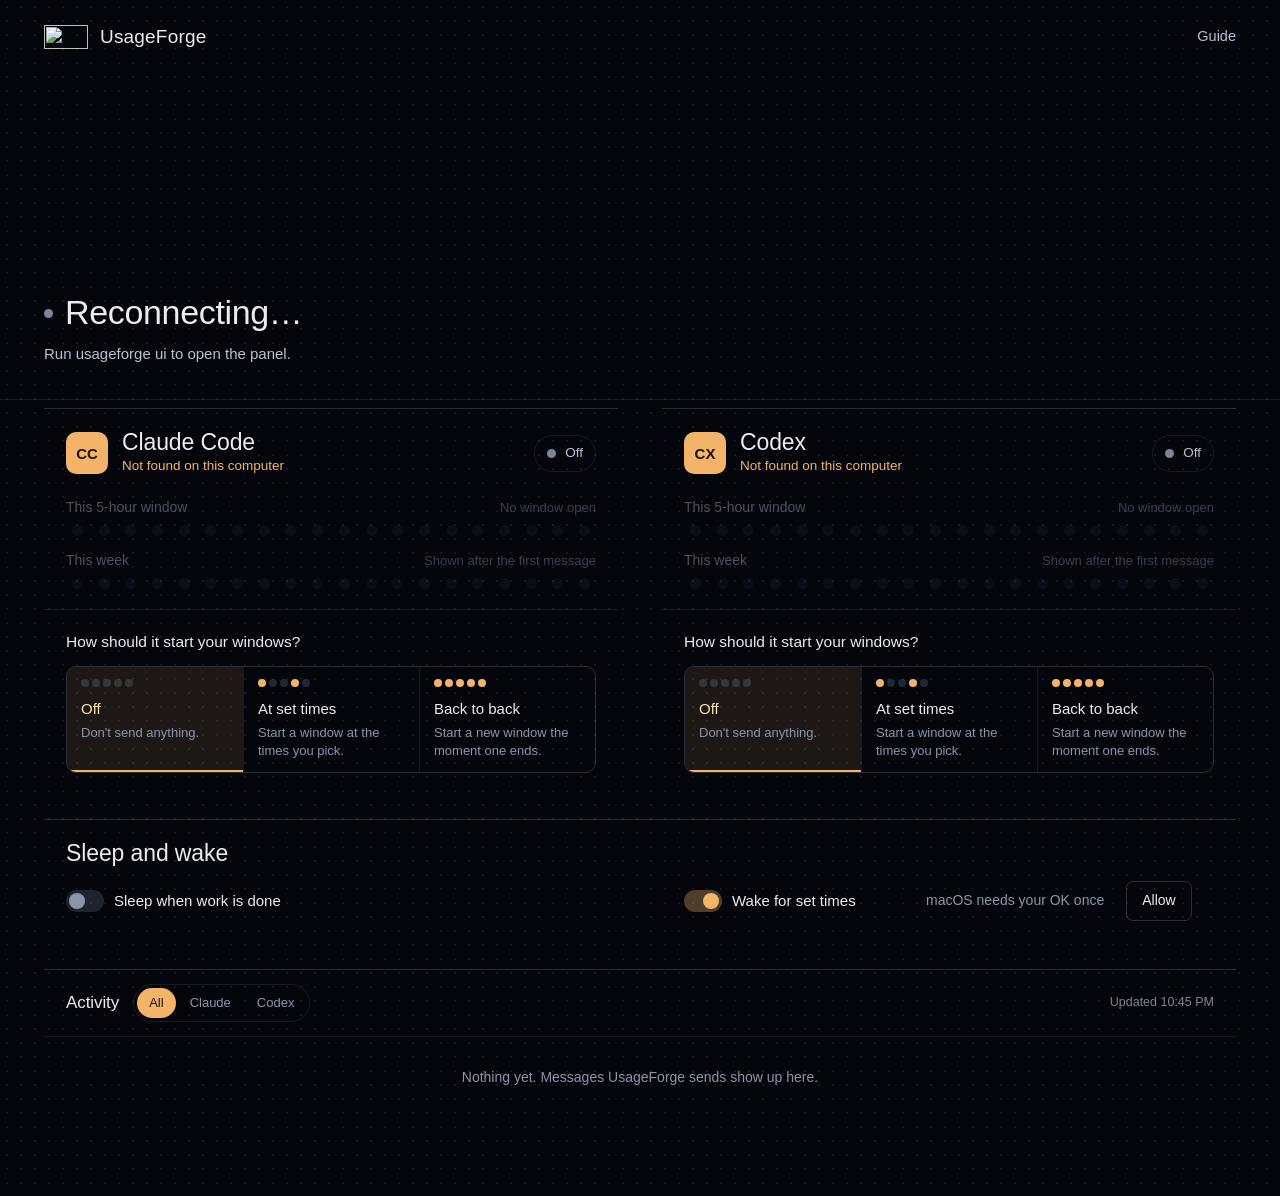
==== commit 4ef512a0: "panel: drop the sky caption and the Live lines; sleep and wake side by side - the sky shows only "Re" ====
--- a/ui/index.html
+++ b/ui/index.html
@@ -49,12 +49,9 @@
 .link:hover { color: var(--ink); }
 .engine { position: absolute; z-index: 1; left: var(--gutter); bottom: 34px; max-width: min(520px, 46%); }
 .engine-state { display: flex; align-items: center; gap: 12px; font-size: 34px; font-weight: 400; line-height: 1.1; letter-spacing: -0.01em; }
-.engine-state small { color: var(--muted); font-size: 15px; letter-spacing: 0; }
 .engine-next { margin-top: 10px; color: var(--ink-2); font-size: 15px; }
-.engine-next b { color: var(--ink); font-weight: 500; }
-.nw { white-space: nowrap; }
 .dot { width: 9px; height: 9px; flex: none; border-radius: 50%; background: var(--faint); }
-.on > .dot, .engine.on .dot { background: var(--gold); box-shadow: 0 0 0 4px rgba(243, 180, 106, 0.14); }
+.on > .dot { background: var(--gold); box-shadow: 0 0 0 4px rgba(243, 180, 106, 0.14); }
 
 /* ---------- Layout ---------- */
 main { padding: 8px var(--gutter) 72px; }
@@ -87,10 +84,8 @@
 .dots i.on:nth-child(n+8) { background: #f6c27c; } .dots i.on:nth-child(n+14) { background: var(--hot); }
 .dots.high i.on { background: var(--ember); }
 .dots.full i.on { background: var(--flare); }
-.liveline { color: var(--faint); font-size: 13px; }
-.liveline .on { color: var(--ring); }
 /* The panel lost its server: the numbers are a snapshot, so they step back until it reconnects. */
-body.stale .meter, body.stale .liveline { opacity: 0.4; }
+body.stale .meter { opacity: 0.4; }
 
 /* Mode: three choices in one row */
 .modes { display: grid; grid-template-columns: repeat(3, minmax(0, 1fr)); border: 1px solid var(--line-2); border-radius: var(--r); overflow: hidden; }
@@ -203,7 +198,7 @@
 .night { margin-top: 26px; padding: 20px 22px 22px; }
 .night h2 { margin-bottom: 14px; font-size: 23px; }
 .nrow { display: flex; flex-wrap: wrap; align-items: center; gap: 10px 22px; min-height: 40px; }
-.nrow + .nrow { margin-top: 10px; }
+.nrows { display: grid; grid-template-columns: 1fr 1fr; gap: 10px 88px; align-items: start; }   /* the right column lines up with Codex above */
 .nrow .switch { min-width: 220px; color: var(--ink); font-size: 15px; }
 .nrow .note { color: var(--muted); font-size: 14px; }
 .nrow .note b { color: var(--ink-2); font-weight: 500; }
@@ -265,6 +260,7 @@
   .ticks span:nth-child(even) { display: none; }
   .zones { letter-spacing: 0.02em; }
   .synced { margin-left: 0; }
+  .nrows { grid-template-columns: 1fr; }
 }
 @media (prefers-reduced-motion: reduce) { *, *::before, *::after { animation: none !important; transition: none !important; } }
 </style>
@@ -282,8 +278,8 @@
     <a class="brand" href="/"><img src="/assets/usageforge-mark.svg" width="44" height="24" alt="">UsageForge</a>
     <button type="button" class="link" id="guide-btn">Guide</button>
   </div>
-  <div class="engine" id="engine" role="status">
-    <p class="engine-state"><span class="dot"></span><span class="engine-text">Connecting…</span></p>
+  <div class="engine hidden" id="engine" role="status">
+    <p class="engine-state"><span class="dot"></span><span class="engine-text">Reconnecting…</span></p>
     <p class="engine-next" id="engine-next"></p>
   </div>
 </header>
@@ -294,6 +290,7 @@
 
   <section class="night panel" id="night" aria-labelledby="night-title">
     <h2 id="night-title">Sleep and wake</h2>
+    <div class="nrows">
     <div class="nrow">
       <label class="switch"><input type="checkbox" id="sleep-on"><i></i>Sleep when work is done</label>
       <span class="hours" id="sleep-hours"><input type="time" id="night-from" value="23:30" aria-label="Sleep from">to<input type="time" id="night-to" value="08:00" aria-label="Sleep until"></span>
@@ -302,6 +299,7 @@
       <label class="switch"><input type="checkbox" id="wake-on"><i></i>Wake for set times</label>
       <span class="note" id="wake-note"></span>
       <button type="button" class="btn ghost hidden" id="allow-btn">Allow</button>
+    </div>
     </div>
   </section>
 
@@ -331,7 +329,6 @@
     <div class="meters">
       <div class="meter"><span class="name">This 5-hour window</span><span class="val five-val"></span><div class="dots five"></div></div>
       <div class="meter"><span class="name">This week</span><span class="val week-val"></span><div class="dots week"></div></div>
-      <p class="liveline"><span class="live-text"></span></p>
     </div>
 
     <div class="sec">
@@ -654,13 +651,6 @@
     q(".week-val").append(b, ` used${s.weekly_reset ? " · resets " + when(s.weekly_reset) : ""}`);
   } else q(".week-val").append("Shown after the first message");
 
-  // Where the numbers come from, and how fresh they are.
-  const live = q(".live-text"); live.innerHTML = "";
-  const ago = s.updated ? Math.max(0, Math.round((now - s.updated) / 60)) : null;
-  const dot = document.createElement("span"); dot.className = "on"; dot.textContent = "Live";
-  const from = tool === "codex" ? (s.updated ? " · from Codex" : " · from Codex's own logs") : " · from Claude Code's /usage";
-  live.append(dot, from + (ago == null ? "" : `, ${ago < 1 ? "just now" : ago + " min ago"}`));
-
   for (const b of q(".modes").children) b.setAttribute("aria-checked", String(b.dataset.v === c.mode));
 
   // The plan: what the day looks like in this mode.
@@ -686,20 +676,9 @@
   }
 }
 
-// The sky's caption: is it running, and what happens next.
+// The hole turns while it runs, and hangs still (dimmer) when it's off or you'd rather nothing moved.
 function renderEngine() {
-  const e = document.getElementById("engine"), on = !!state?.running;
-  e.classList.toggle("on", on);
-  e.querySelector(".engine-text").innerHTML = on ? "Running <small>checks every 5 minutes</small>" : "Off <small>nothing is scheduled</small>";
-  const next = Object.keys(TOOLS).map((t) => [t, nextFor(t)]).filter(([, n]) => n).sort((a, b) => a[1] - b[1])[0];
-  const line = document.getElementById("engine-next"); line.innerHTML = "";
-  if (on && next) {
-    const now = state.now || Date.now() / 1000;
-    line.append("Next window: ", Object.assign(document.createElement("b"), { textContent: TOOLS[next[0]].name }),
-      next[1] - now < 300 ? " within 5 minutes" : " at ", ...(next[1] - now < 300 ? [] : [Object.assign(document.createElement("span"), { className: "nw", textContent: when(next[1]) })]));
-  } else if (!on) line.append("Pick a mode for Claude Code or Codex below and it starts on its own.");
-  if (on && config.night.sleep) line.append(" · ", Object.assign(document.createElement("span"), { className: "nw", textContent: `Sleeps ${clock(mins(config.night.from))} to ${clock(mins(config.night.to))}` }));
-  // The hole turns while it runs, and hangs still (dimmer) when it's off or you'd rather nothing moved.
+  const on = !!state?.running;
   const hole = document.getElementById("hole"), moving = on && !STILL.matches;
   const src = moving ? "/assets/black-hole.gif" : "/assets/black-hole-still.webp";
   if (!hole.src.endsWith(src)) hole.src = src;
@@ -764,7 +743,7 @@
 const GUIDE = [
   { art: true, title: "Welcome to UsageForge",
     text: "Claude Code and Codex give you a <b>5-hour window</b> that starts with your first message. UsageForge sends one tiny message at the times you pick, so a fresh window is already running when you sit down." },
-  { at: () => document.getElementById("engine"), title: "It keeps going without you",
+  { at: () => document.getElementById("hole"), title: "It keeps going without you",
     text: "While the disk up top turns, UsageForge is <b>running</b>: a check every 5 minutes, even with this page and the terminal closed. It hangs still when nothing is scheduled." },
   { at: () => els.claude.querySelector(".meters"), title: "Your usage, live",
     text: "How much of this window and this week you've used, read from Claude Code's own <b>/usage</b> and Codex's own logs. Looking costs no quota." },
@@ -860,7 +839,7 @@
 async function refresh(first) {
   try {
     const fresh = await api("/api/status");
-    state = fresh; lastOk = Date.now() / 1000; document.body.classList.remove("stale");
+    state = fresh; lastOk = Date.now() / 1000; document.body.classList.remove("stale"); document.getElementById("engine").classList.add("hidden");
     if (first) {
       for (const tool of Object.keys(TOOLS)) config[tool] = { ...DEFAULT, ...(state.config?.[tool] || {}) };
       const n = state.config?.night || {};
@@ -873,10 +852,9 @@
   } catch {
     // The server went away (an upgrade, or it was stopped) or restarted with a new token. Say how old
     // the numbers are, and reload as soon as a panel answers again.
-    const e = document.getElementById("engine"); e.classList.remove("on"); e.querySelector(".engine-text").textContent = "Reconnecting…";
+    document.getElementById("engine").classList.remove("hidden");
     document.getElementById("engine-next").textContent = lastOk ? `Numbers from ${when(lastOk)}. If this stays, run usageforge ui.` : "Run usageforge ui to open the panel.";
     document.body.classList.add("stale");
-    for (const l of document.querySelectorAll(".live-text")) l.textContent = lastOk ? `Not updated since ${when(lastOk)}` : "Not updated";
     reconnect ||= setInterval(() => fetch("/", { cache: "no-store" }).then((r) => r.ok && location.reload(), () => {}), 3000);
   }
 }
